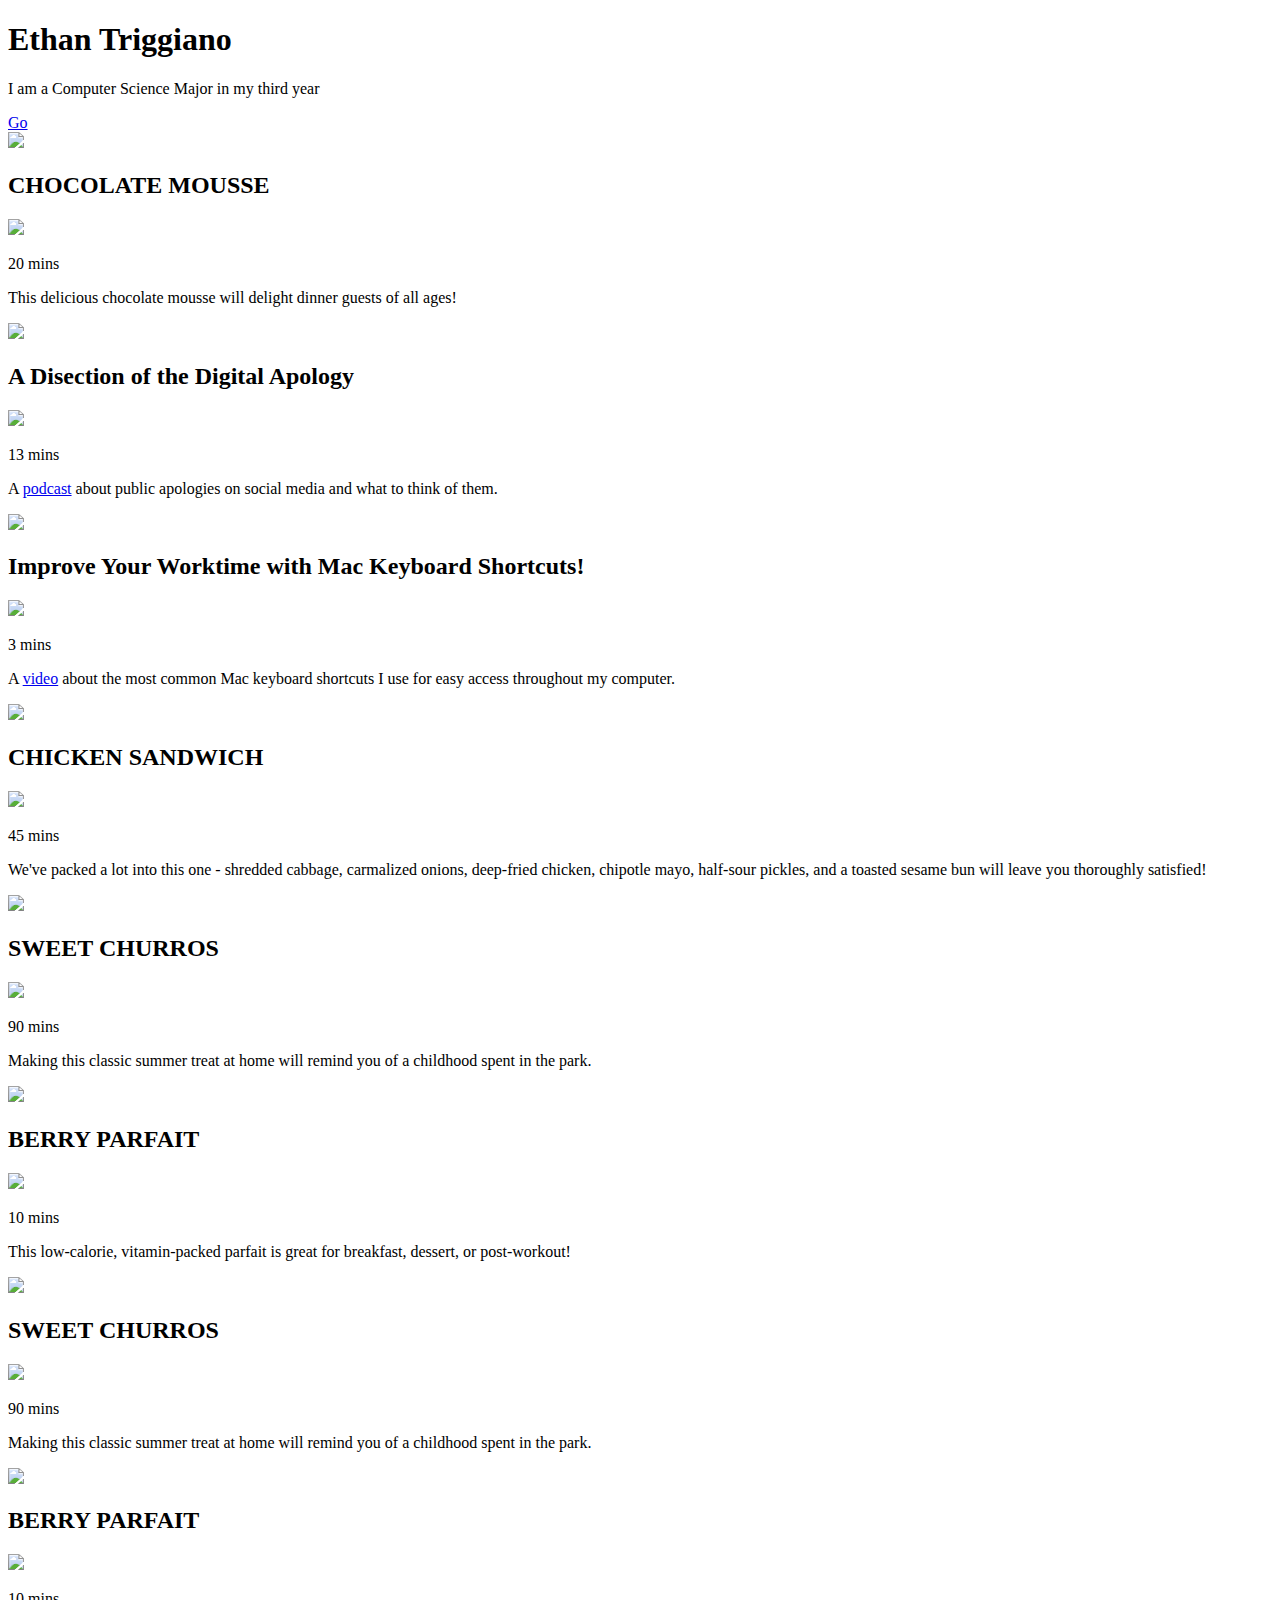
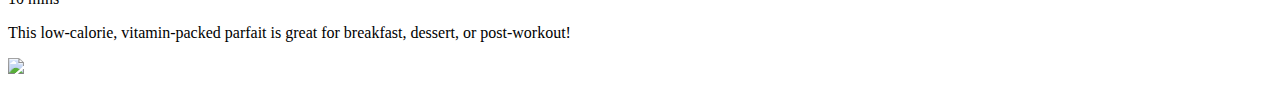
==== index.html @ 700668c4 "Podcast/video push" ====
<!DOCTYPE html>
<html>

  <head>
    <meta charset="utf-8">
    <title>Ethan T</title>
    <link rel="stylesheet" type="text/css" href="reset.css" />
    <link rel="preconnect" href="https://fonts.googleapis.com">
    <link rel="preconnect" href="https://fonts.gstatic.com" crossorigin>
    <link href="https://fonts.googleapis.com/css2?family=Lato&family=Playfair+Display:wght@500&display=swap" rel="stylesheet">
  </head>

  <body>

    <div class="container">

      <header>
        <div class="wrapper">
          <h1>Ethan Triggiano</h1>
          <p class="bio"> I am a Computer Science Major in my third year
          </p>
          <div class="buttonBox">
            <a class="myButton" href="#projects">Go</a>
          </div>
        </div>
      </header>

      <main id="projects">
        <div class="recipe a">
          <img src="https://content.codecademy.com/courses/learn-css-grid/lesson-ii/image-1.png" />
          <h2>CHOCOLATE MOUSSE</h2>
          <img src="https://content.codecademy.com/courses/learn-css-grid/lesson-ii/time.svg" class="time" />
          <p class="mins">20 mins</p>
          <p class="description">
            This delicious chocolate mousse will delight dinner guests of all ages!</p>
        </div>
        <div class="recipe b">
          <img src="https://cdn.pixabay.com/photo/2018/03/18/10/46/result-3236280_960_720.jpg" />
          <h2>A Disection of the Digital Apology</h2>
          <img src="https://content.codecademy.com/courses/learn-css-grid/lesson-ii/time.svg" class="time" />
          <p class="mins">13 mins</p>
          <p class="description">A <a href="https://soundcloud.com/david-moncada-9/a-dissection-of-the-digital-apology.com">podcast</a> about public apologies on social media and what to think of them.</p>
        </div>
        <div class="recipe c">
          <img src="https://cdn.pixabay.com/photo/2018/03/18/10/46/result-3236280_960_720.jpg" />
          <h2>Improve Your Worktime with Mac Keyboard Shortcuts!</h2>
          <img src="https://content.codecademy.com/courses/learn-css-grid/lesson-ii/time.svg" class="time" />
          <p class="mins">3 mins</p>
          <p class="description">A <a href="https://soundcloud.com/david-moncada-9/a-dissection-of-the-digital-apology.com">video</a> about the most common Mac keyboard shortcuts I use for easy access throughout my computer.</p>
        </div>
        <div class="recipe d">
          <img src="https://content.codecademy.com/courses/learn-css-grid/lesson-ii/image-4.png" />
          <h2>CHICKEN SANDWICH</h2>
          <img src="https://content.codecademy.com/courses/learn-css-grid/lesson-ii/time.svg" class="time" />
          <p class="mins">45 mins</p>
          <p class="description">
            We've packed a lot into this one - shredded cabbage, carmalized onions, deep-fried chicken, chipotle mayo, half-sour pickles, and a toasted sesame bun will leave you thoroughly satisfied!</p>
        </div>
        <div class="recipe e">
          <img src="https://content.codecademy.com/courses/learn-css-grid/lesson-ii/image-3.png" />
          <h2>SWEET CHURROS</h2>
          <img src="https://content.codecademy.com/courses/learn-css-grid/lesson-ii/time.svg" class="time" />
          <p class="mins">90 mins</p>
          <p class="description">
            Making this classic summer treat at home will remind you of a childhood spent in the park.</p>
        </div>
        <div class="recipe f">
          <img src="https://content.codecademy.com/courses/learn-css-grid/lesson-ii/image-6.png" />
          <h2>BERRY PARFAIT</h2>
          <img src="https://content.codecademy.com/courses/learn-css-grid/lesson-ii/time.svg" class="time" />
          <p class="mins">10 mins</p>
          <p class="description">
            This low-calorie, vitamin-packed parfait is great for breakfast, dessert, or post-workout!</p>
        </div>
        <div class="recipe e">
          <img src="https://content.codecademy.com/courses/learn-css-grid/lesson-ii/image-3.png" />
          <h2>SWEET CHURROS</h2>
          <img src="https://content.codecademy.com/courses/learn-css-grid/lesson-ii/time.svg" class="time" />
          <p class="mins">90 mins</p>
          <p class="description">
            Making this classic summer treat at home will remind you of a childhood spent in the park.</p>
        </div>
        <div class="recipe f">
          <img src="https://content.codecademy.com/courses/learn-css-grid/lesson-ii/image-6.png" />
          <h2>BERRY PARFAIT</h2>
          <img src="https://content.codecademy.com/courses/learn-css-grid/lesson-ii/time.svg" class="time" />
          <p class="mins">10 mins</p>
          <p class="description">
            This low-calorie, vitamin-packed parfait is great for breakfast, dessert, or post-workout!</p>
        </div>
      </main>

      <footer>
        <img src="https://content.codecademy.com/courses/learn-css-grid/lesson-ii/savory.svg" class="logo">
      </footer>

    </div>
  </body>

</html>
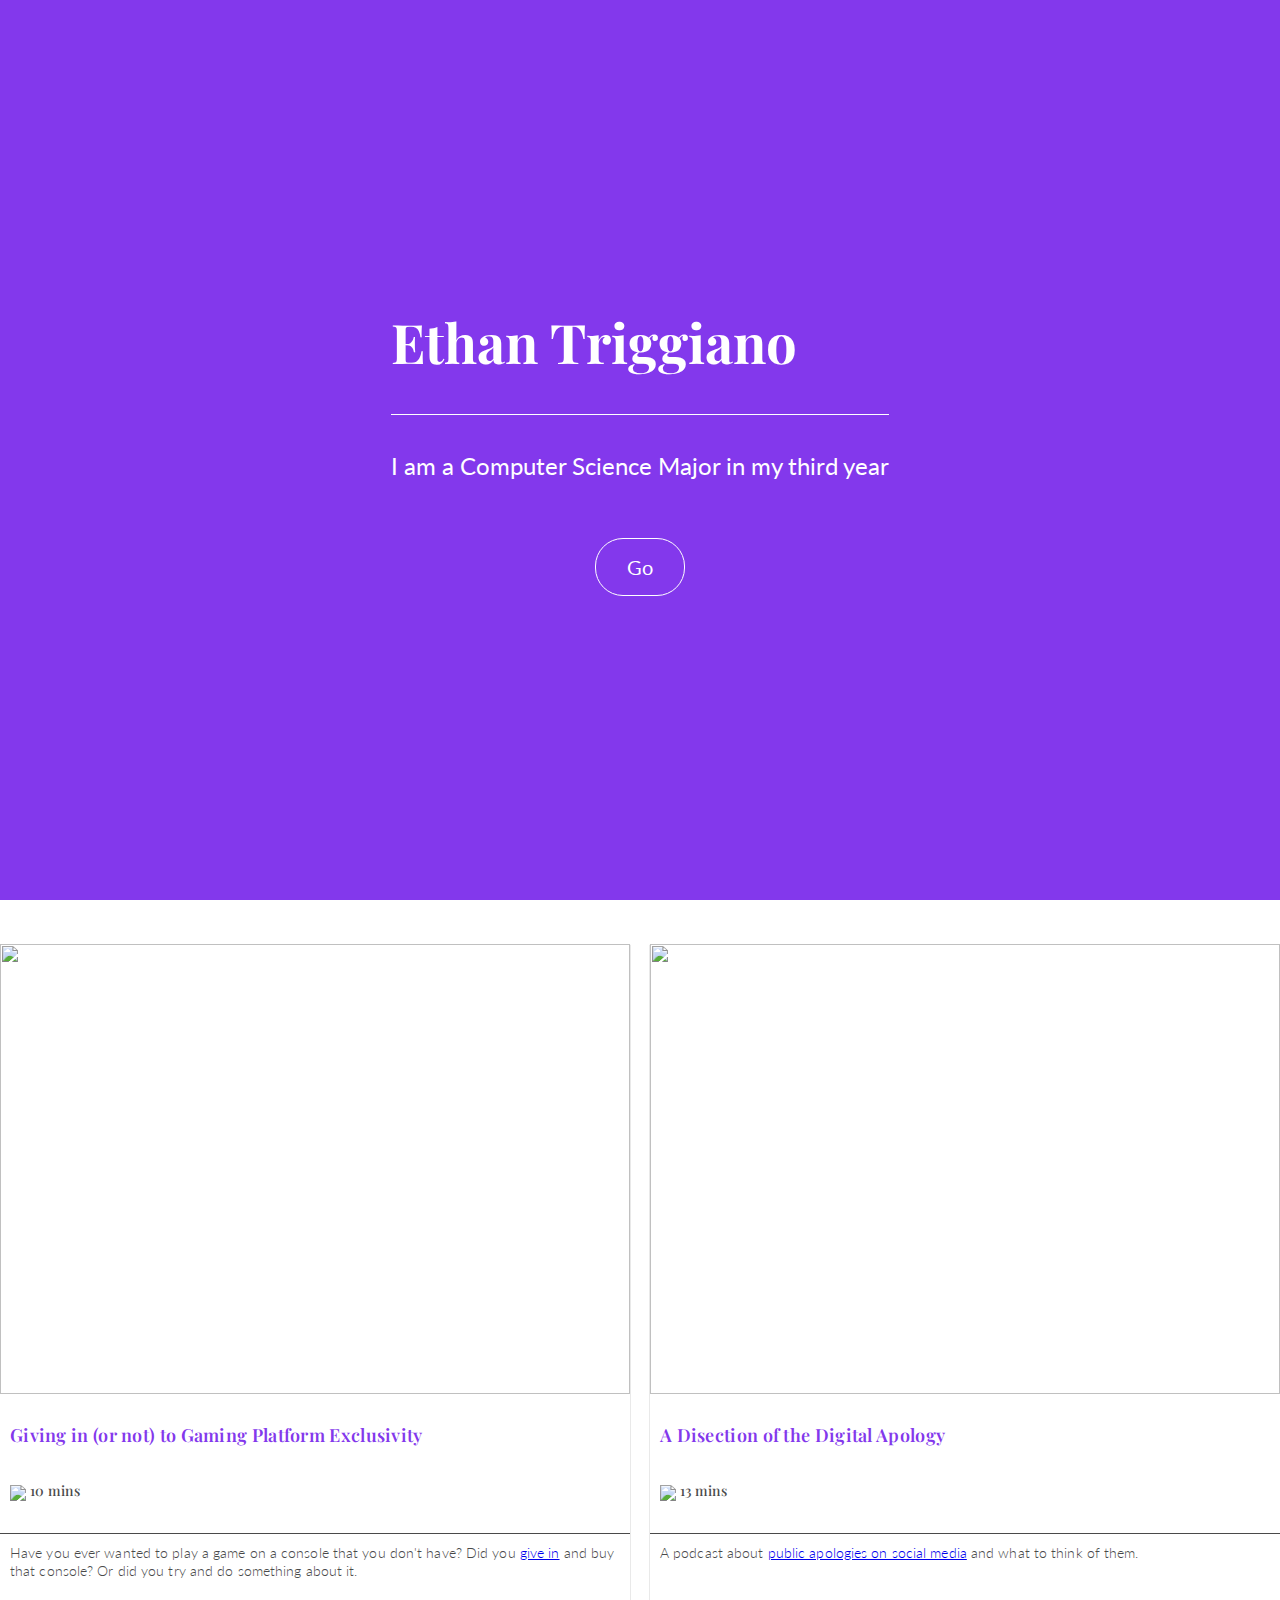
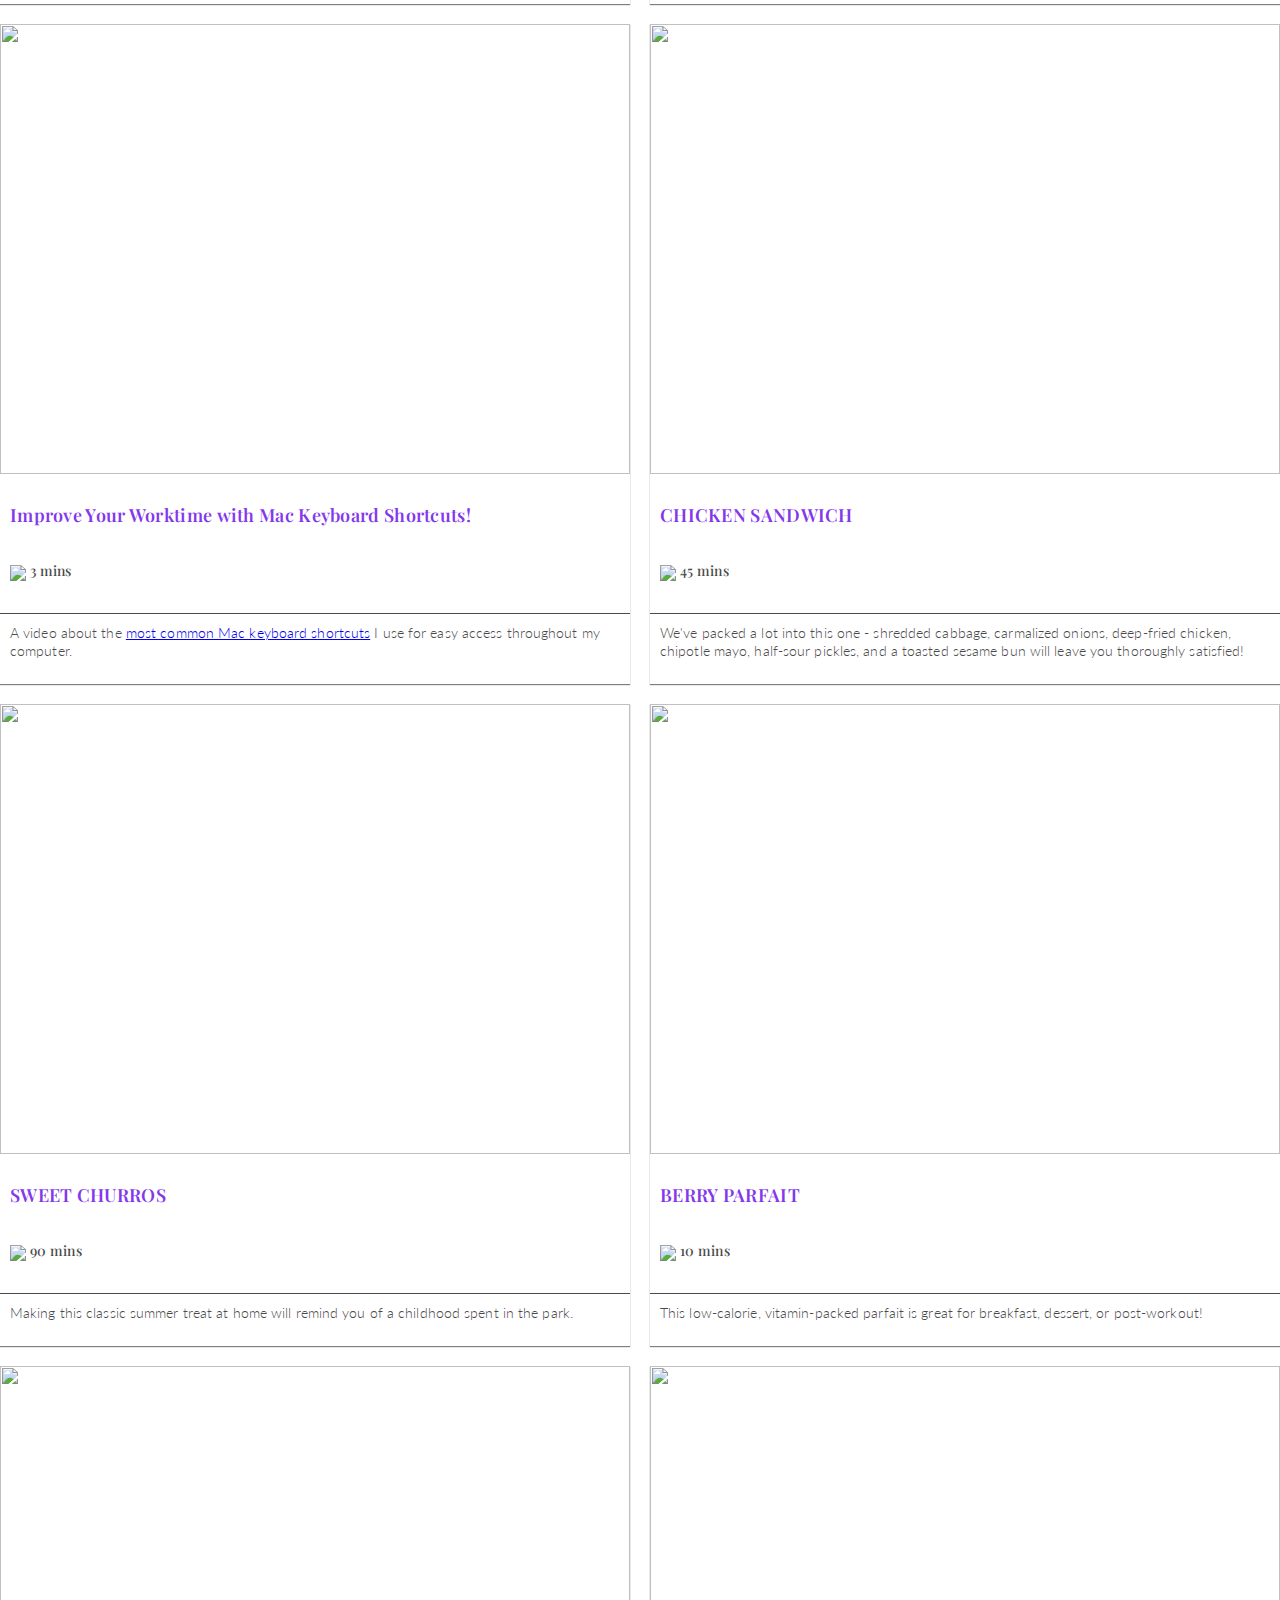
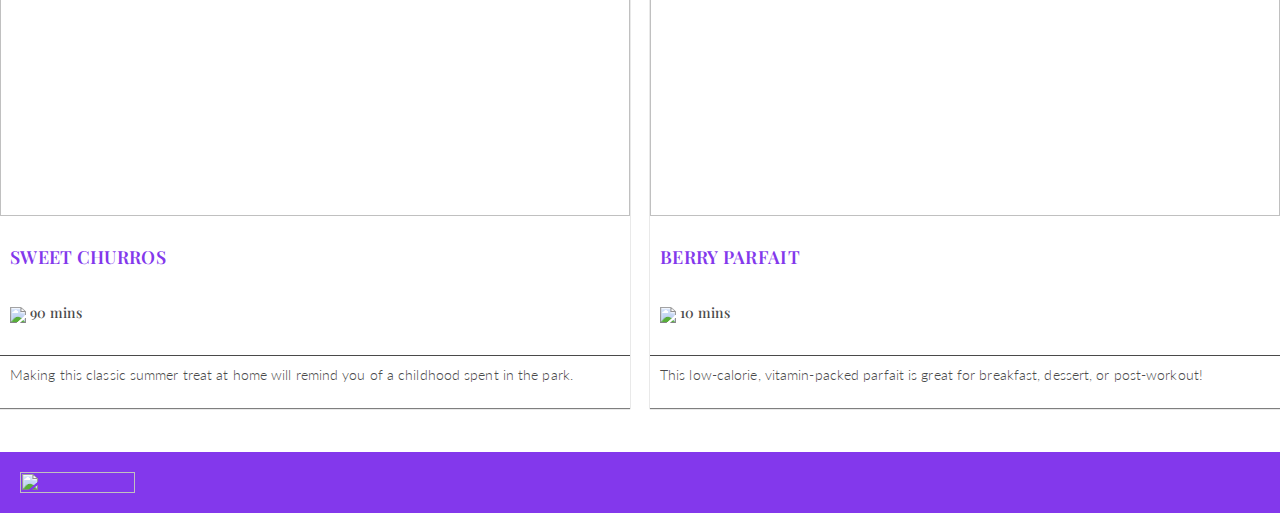
==== commit 74a1f330: "Color/Font push" ====
--- a/index.html
+++ b/index.html
@@ -3,8 +3,10 @@
 
   <head>
     <meta charset="utf-8">
+    <meta name="viewport" content="width=device-width, initial-scale=1.0, maximum-scale=1.0, user-scalable=no">
     <title>Ethan T</title>
     <link rel="stylesheet" type="text/css" href="reset.css" />
+    <link rel="stylesheet" type="text/css" href="css/style.css" />
     <link rel="preconnect" href="https://fonts.googleapis.com">
     <link rel="preconnect" href="https://fonts.gstatic.com" crossorigin>
     <link href="https://fonts.googleapis.com/css2?family=Lato&family=Playfair+Display:wght@500&display=swap" rel="stylesheet">
@@ -17,8 +19,7 @@
       <header>
         <div class="wrapper">
           <h1>Ethan Triggiano</h1>
-          <p class="bio"> I am a Computer Science Major in my third year
-          </p>
+          <p class="bio">I am a Computer Science Major in my third year</p>
           <div class="buttonBox">
             <a class="myButton" href="#projects">Go</a>
           </div>
@@ -28,25 +29,24 @@
       <main id="projects">
         <div class="recipe a">
           <img src="https://content.codecademy.com/courses/learn-css-grid/lesson-ii/image-1.png" />
-          <h2>CHOCOLATE MOUSSE</h2>
+          <h2>Giving in (or not) to Gaming Platform Exclusivity</h2>
           <img src="https://content.codecademy.com/courses/learn-css-grid/lesson-ii/time.svg" class="time" />
-          <p class="mins">20 mins</p>
-          <p class="description">
-            This delicious chocolate mousse will delight dinner guests of all ages!</p>
+          <p class="mins">10 mins</p>
+          <p class="description">Have you ever wanted to play a game on a console that you don't have? Did you <a href="https://medium.com/@ethantrig/giving-in-or-not-to-gaming-platform-exclusivity-e52a515ea50e">give in</a> and buy that console? Or did you try and do something about it.</p>
         </div>
         <div class="recipe b">
           <img src="https://cdn.pixabay.com/photo/2018/03/18/10/46/result-3236280_960_720.jpg" />
           <h2>A Disection of the Digital Apology</h2>
           <img src="https://content.codecademy.com/courses/learn-css-grid/lesson-ii/time.svg" class="time" />
           <p class="mins">13 mins</p>
-          <p class="description">A <a href="https://soundcloud.com/david-moncada-9/a-dissection-of-the-digital-apology.com">podcast</a> about public apologies on social media and what to think of them.</p>
+          <p class="description">A podcast about <a href="https://soundcloud.com/david-moncada-9/a-dissection-of-the-digital-apology.com">public apologies on social media</a> and what to think of them.</p>
         </div>
         <div class="recipe c">
           <img src="https://cdn.pixabay.com/photo/2018/03/18/10/46/result-3236280_960_720.jpg" />
           <h2>Improve Your Worktime with Mac Keyboard Shortcuts!</h2>
           <img src="https://content.codecademy.com/courses/learn-css-grid/lesson-ii/time.svg" class="time" />
           <p class="mins">3 mins</p>
-          <p class="description">A <a href="https://soundcloud.com/david-moncada-9/a-dissection-of-the-digital-apology.com">video</a> about the most common Mac keyboard shortcuts I use for easy access throughout my computer.</p>
+          <p class="description">A video about the <a href="https://soundcloud.com/david-moncada-9/a-dissection-of-the-digital-apology.com">most common Mac keyboard shortcuts</a> I use for easy access throughout my computer.</p>
         </div>
         <div class="recipe d">
           <img src="https://content.codecademy.com/courses/learn-css-grid/lesson-ii/image-4.png" />
--- a/css/style.css
+++ b/css/style.css
@@ -0,0 +1,166 @@
+/* Set the scroll behavior to smooth so that when you click the in the header, the screen scrolls down rather than jumps */
+html {
+  scroll-behavior: smooth;
+}
+
+/* Set the margin to 0 to make sure the page stretches all the way to the edge of the browser window. */
+body {
+  margin: 0;
+}
+
+header, footer {
+  background-color: #8338ec;
+  text-align: left;
+/*  min-width: 500px; */
+}
+
+header {
+  font-family: 'Lato', sans-serif;
+  color: #fff;
+  min-height: 100vh;
+  display: flex;
+}
+
+main {
+  display: grid;
+  grid-template-columns: repeat(auto-fill, minmax(40%, 1fr) ) ;
+  grid-gap: 20px;
+  margin-top: 44px;
+
+  justify-items: center;
+  justify-content: center;
+  align-items: stretch;
+  align-content: center;
+}
+
+h1 {
+  font-family: 'Playfair Display', serif;
+  font-size: calc(1em + 3vw);
+  padding-bottom: .67em;
+  border-bottom: 1px solid;
+  line-height: 1.3;
+}
+
+h2 {
+  font-family: 'Playfair Display', serif;
+  font-size: 18px;
+  font-weight: 600;
+  letter-spacing: 0.3px;
+  text-align: left;
+  color: #8338ec;
+  padding: 10px 0px 10px 10px;
+}
+
+img {
+  width: 100%;
+  height: 50vh;
+  object-fit: cover;
+}
+
+.wrapper {
+    max-width: 1150px;
+    margin: auto;
+    padding: 50px;
+    display: block;
+}
+
+.bio {
+  color: #ffffff;
+  font-size: 24px;
+  font-family: ''Lato', sans-serif';
+}
+
+.buttonBox {
+  display: flex;
+  justify-content: center;
+  align-content: center;
+}
+
+.myButton {
+  border-radius: 28px;
+  border: 1px solid #ffffff;
+  cursor: pointer;
+  color: #ffffff;
+  font-size: 20px;
+  padding: 16px 31px;
+  text-decoration: none;
+  margin: 1.69em auto;
+}
+
+.myButton:hover {
+    background-color:#e69708;
+}
+
+.myButton:active {
+    position:relative;
+    top:1px;
+}
+
+.recipe {
+  box-shadow: 0 1px 1px 0 rgba(0, 0, 0, 0.5);
+  width: 100%;
+}
+
+.a {
+
+}
+
+.c {
+
+}
+
+.time {
+  padding-left: 10px;
+  padding-top: 10px;
+  width: 20px;
+  height: auto;
+}
+
+.mins {
+  display: inline-block;
+  font-family: 'Playfair Display', serif;
+  font-size: 14px;
+  font-weight: 500;
+  letter-spacing: 0.3px;
+  text-align: left;
+  color: #4a4a4a;
+  position: relative;
+  bottom: 5px;
+}
+
+.description {
+  font-family: 'Lato', sans-serif;
+  font-size: 14px;
+  font-weight: 300;
+  line-height: 1.29;
+  letter-spacing: 0.1px;
+  text-align: left;
+  color: #4a4a4a;
+  padding: 10px 0px 10px 10px;
+  border-top: 1px solid #4a4a4a;
+}
+
+.logo {
+  width: 115px;
+  height: 21.1px;
+  object-fit: contain;
+  padding: 20px;
+}
+
+.container {
+/*  min-width: 500px; */
+  margin: auto;
+}
+
+footer {
+  margin-top: 44px;
+}
+
+@media all and (max-width:700px) {
+  main {
+    grid-template-columns: 1fr;
+  }
+  .description {
+    font-size: 18px;
+  }
+}
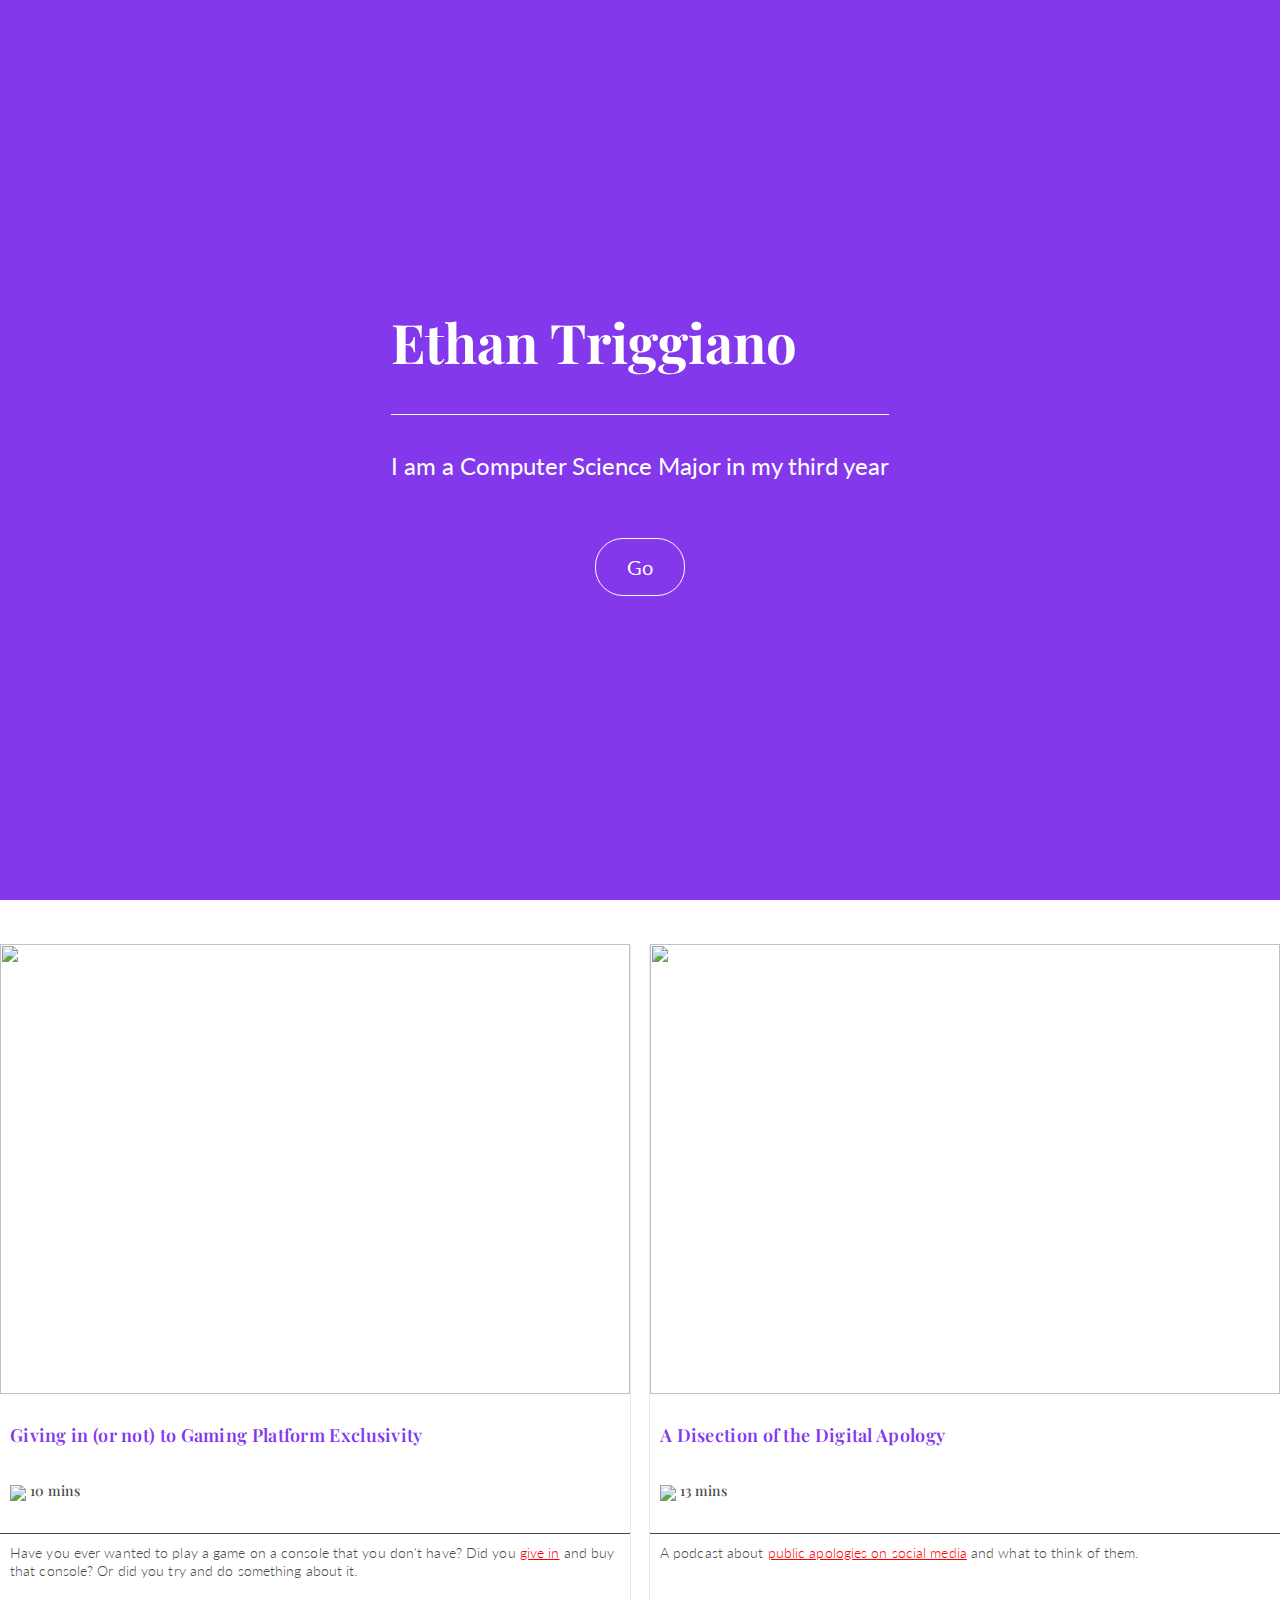
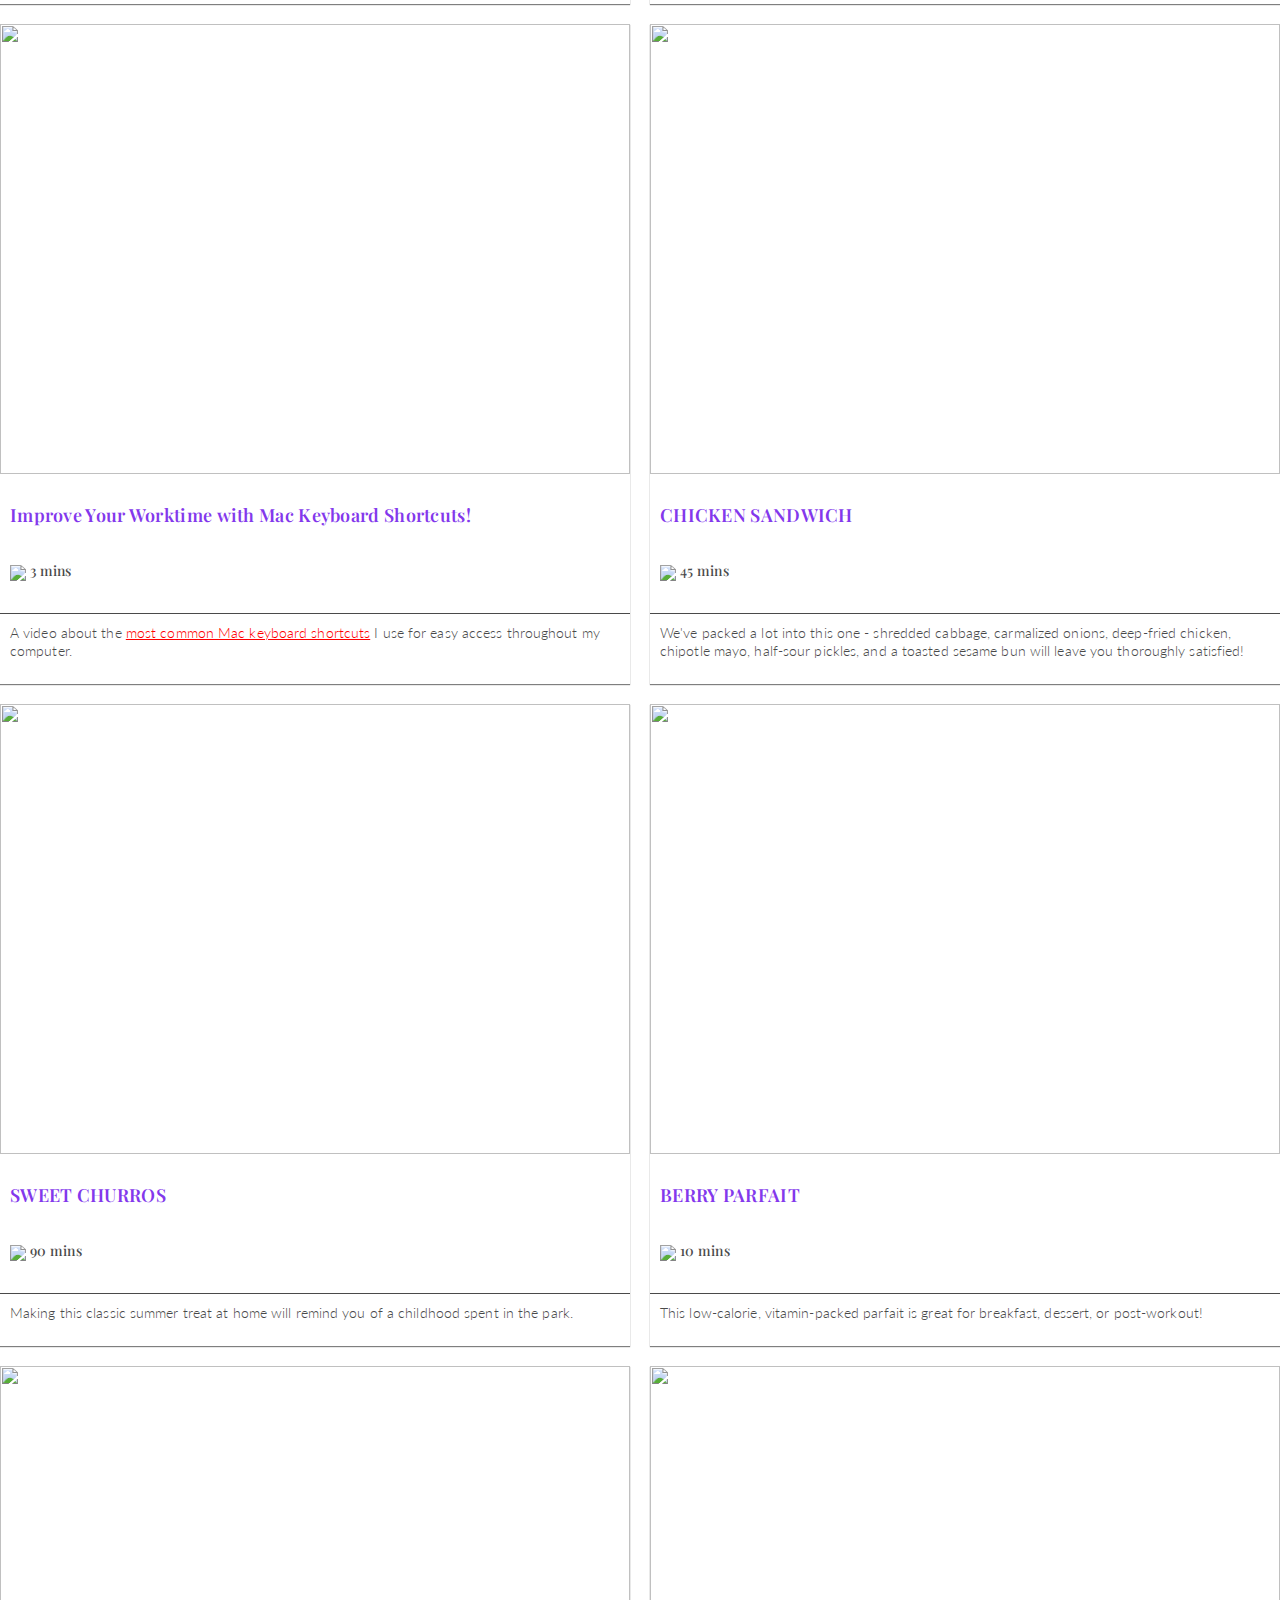
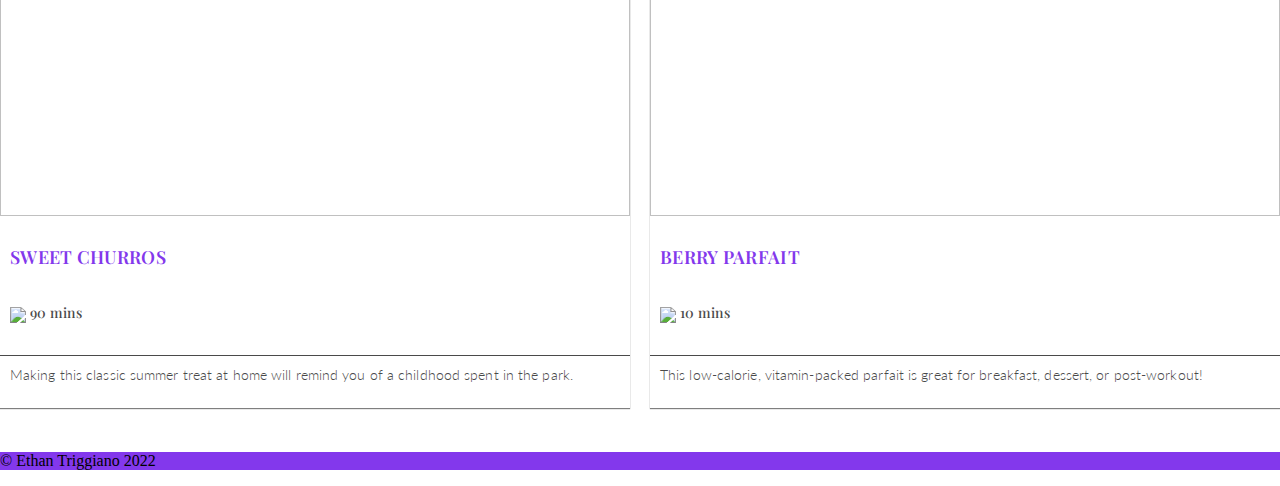
==== commit 4aa9b98e: "Font/Color Cleanup (+ footer start)" ====
--- a/index.html
+++ b/index.html
@@ -91,7 +91,9 @@
       </main>
 
       <footer>
-        <img src="https://content.codecademy.com/courses/learn-css-grid/lesson-ii/savory.svg" class="logo">
+        <div>
+          <p class="copyright">© Ethan Triggiano 2022</p>
+        </div>
       </footer>
 
     </div>
--- a/css/style.css
+++ b/css/style.css
@@ -88,7 +88,7 @@
 }
 
 .myButton:hover {
-    background-color:#e69708;
+    background-color: rgba(0, 0, 0, 0.25);
 }
 
 .myButton:active {
@@ -103,6 +103,10 @@
 
 .a {
 
+}
+
+a {
+  color: rgba(255, 0, 0, 1);
 }
 
 .c {
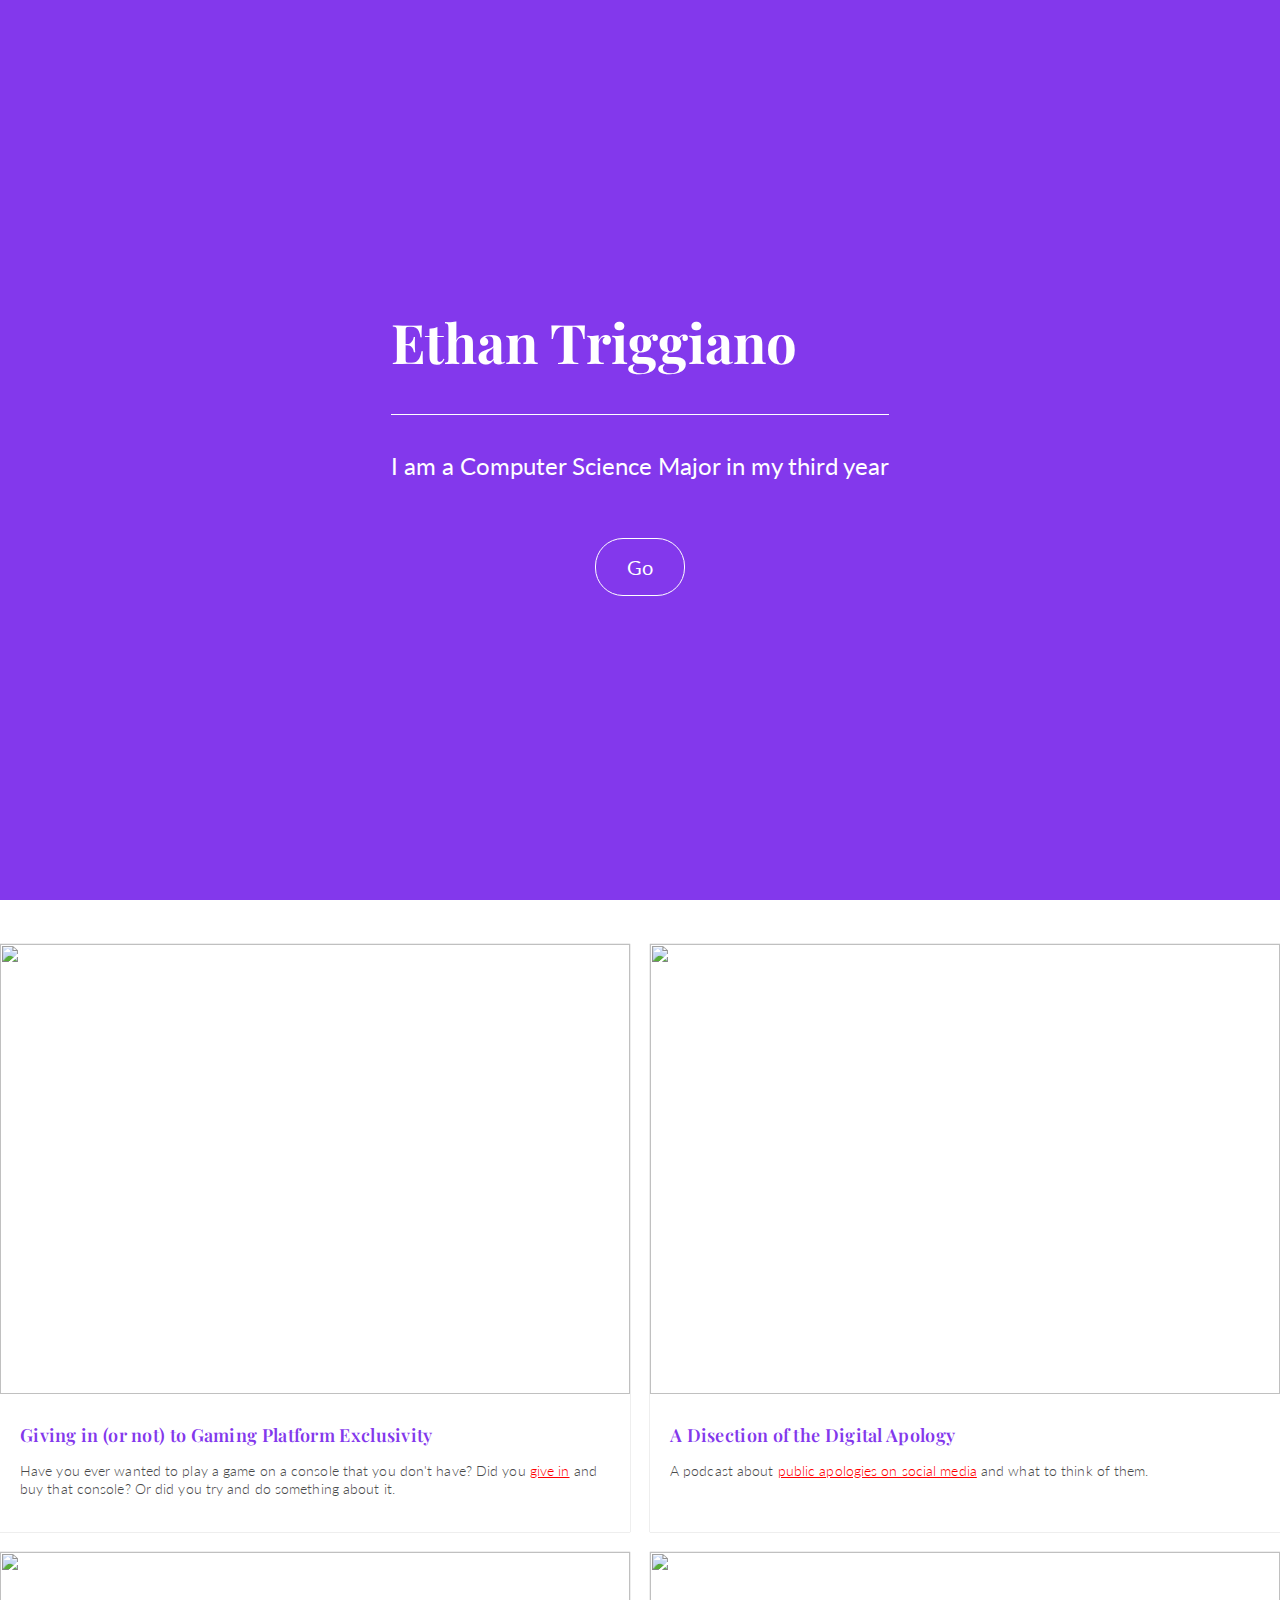
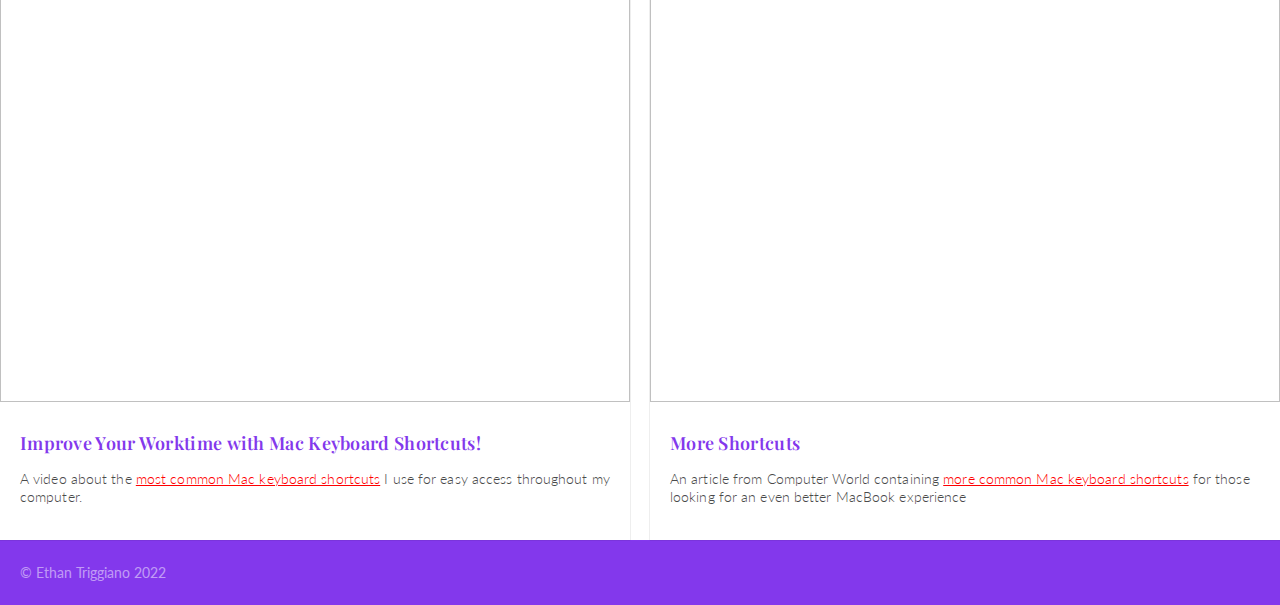
==== commit 38e90e05: "Push with all links" ====
--- a/index.html
+++ b/index.html
@@ -5,7 +5,6 @@
     <meta charset="utf-8">
     <meta name="viewport" content="width=device-width, initial-scale=1.0, maximum-scale=1.0, user-scalable=no">
     <title>Ethan T</title>
-    <link rel="stylesheet" type="text/css" href="reset.css" />
     <link rel="stylesheet" type="text/css" href="css/style.css" />
     <link rel="preconnect" href="https://fonts.googleapis.com">
     <link rel="preconnect" href="https://fonts.gstatic.com" crossorigin>
@@ -27,66 +26,25 @@
       </header>
 
       <main id="projects">
-        <div class="recipe a">
-          <img src="https://content.codecademy.com/courses/learn-css-grid/lesson-ii/image-1.png" />
+        <div class="project">
+          <img src="https://media.npr.org/assets/img/2020/11/12/consoles-1_wide-29abcdf4c088f7c18460870dc8b2e2c8e8625d77-s1100-c50.jpg"/>
           <h2>Giving in (or not) to Gaming Platform Exclusivity</h2>
-          <img src="https://content.codecademy.com/courses/learn-css-grid/lesson-ii/time.svg" class="time" />
-          <p class="mins">10 mins</p>
           <p class="description">Have you ever wanted to play a game on a console that you don't have? Did you <a href="https://medium.com/@ethantrig/giving-in-or-not-to-gaming-platform-exclusivity-e52a515ea50e">give in</a> and buy that console? Or did you try and do something about it.</p>
         </div>
-        <div class="recipe b">
+        <div class="project">
           <img src="https://cdn.pixabay.com/photo/2018/03/18/10/46/result-3236280_960_720.jpg" />
           <h2>A Disection of the Digital Apology</h2>
-          <img src="https://content.codecademy.com/courses/learn-css-grid/lesson-ii/time.svg" class="time" />
-          <p class="mins">13 mins</p>
-          <p class="description">A podcast about <a href="https://soundcloud.com/david-moncada-9/a-dissection-of-the-digital-apology.com">public apologies on social media</a> and what to think of them.</p>
+          <p class="description">A podcast about <a href="https://soundcloud.com/david-moncada-9/a-dissection-of-the-digital-apology">public apologies on social media</a> and what to think of them.</p>
         </div>
-        <div class="recipe c">
-          <img src="https://cdn.pixabay.com/photo/2018/03/18/10/46/result-3236280_960_720.jpg" />
+        <div class="project">
+          <img src="https://cdn.thewirecutter.com/wp-content/media/2020/12/macbook-2048px-9-2x1-1.jpg?auto=webp&quality=75&crop=2:1&width=1024" />
           <h2>Improve Your Worktime with Mac Keyboard Shortcuts!</h2>
-          <img src="https://content.codecademy.com/courses/learn-css-grid/lesson-ii/time.svg" class="time" />
-          <p class="mins">3 mins</p>
-          <p class="description">A video about the <a href="https://soundcloud.com/david-moncada-9/a-dissection-of-the-digital-apology.com">most common Mac keyboard shortcuts</a> I use for easy access throughout my computer.</p>
+          <p class="description">A video about the <a href="https://www.youtube.com/watch?v=PMxsb8eODzA">most common Mac keyboard shortcuts</a> I use for easy access throughout my computer.</p>
         </div>
-        <div class="recipe d">
-          <img src="https://content.codecademy.com/courses/learn-css-grid/lesson-ii/image-4.png" />
-          <h2>CHICKEN SANDWICH</h2>
-          <img src="https://content.codecademy.com/courses/learn-css-grid/lesson-ii/time.svg" class="time" />
-          <p class="mins">45 mins</p>
-          <p class="description">
-            We've packed a lot into this one - shredded cabbage, carmalized onions, deep-fried chicken, chipotle mayo, half-sour pickles, and a toasted sesame bun will leave you thoroughly satisfied!</p>
-        </div>
-        <div class="recipe e">
-          <img src="https://content.codecademy.com/courses/learn-css-grid/lesson-ii/image-3.png" />
-          <h2>SWEET CHURROS</h2>
-          <img src="https://content.codecademy.com/courses/learn-css-grid/lesson-ii/time.svg" class="time" />
-          <p class="mins">90 mins</p>
-          <p class="description">
-            Making this classic summer treat at home will remind you of a childhood spent in the park.</p>
-        </div>
-        <div class="recipe f">
-          <img src="https://content.codecademy.com/courses/learn-css-grid/lesson-ii/image-6.png" />
-          <h2>BERRY PARFAIT</h2>
-          <img src="https://content.codecademy.com/courses/learn-css-grid/lesson-ii/time.svg" class="time" />
-          <p class="mins">10 mins</p>
-          <p class="description">
-            This low-calorie, vitamin-packed parfait is great for breakfast, dessert, or post-workout!</p>
-        </div>
-        <div class="recipe e">
-          <img src="https://content.codecademy.com/courses/learn-css-grid/lesson-ii/image-3.png" />
-          <h2>SWEET CHURROS</h2>
-          <img src="https://content.codecademy.com/courses/learn-css-grid/lesson-ii/time.svg" class="time" />
-          <p class="mins">90 mins</p>
-          <p class="description">
-            Making this classic summer treat at home will remind you of a childhood spent in the park.</p>
-        </div>
-        <div class="recipe f">
-          <img src="https://content.codecademy.com/courses/learn-css-grid/lesson-ii/image-6.png" />
-          <h2>BERRY PARFAIT</h2>
-          <img src="https://content.codecademy.com/courses/learn-css-grid/lesson-ii/time.svg" class="time" />
-          <p class="mins">10 mins</p>
-          <p class="description">
-            This low-calorie, vitamin-packed parfait is great for breakfast, dessert, or post-workout!</p>
+        <div class="project">
+          <img src="https://images.idgesg.net/images/article/2019/02/macbook-pro-touch-bar-with-function-keys-100788787-large.jpg?auto=webp&quality=85,70" />
+          <h2>More Shortcuts</h2>
+          <p class="description">An article from Computer World containing <a href="https://www.computerworld.com/article/3023544/30-keyboard-shortcuts-mac-users-need-to-know.html">more common Mac keyboard shortcuts</a> for those looking for an even better MacBook experience</p>
         </div>
       </main>
 
--- a/css/style.css
+++ b/css/style.css
@@ -48,7 +48,7 @@
   letter-spacing: 0.3px;
   text-align: left;
   color: #8338ec;
-  padding: 10px 0px 10px 10px;
+  padding: 10px 20px 0 20px;
 }
 
 img {
@@ -96,8 +96,8 @@
     top:1px;
 }
 
-.recipe {
-  box-shadow: 0 1px 1px 0 rgba(0, 0, 0, 0.5);
+.project {
+  box-shadow: 0 0px 1px 0 rgb(0 0 0 / 40%);
   width: 100%;
 }
 
@@ -140,15 +140,7 @@
   letter-spacing: 0.1px;
   text-align: left;
   color: #4a4a4a;
-  padding: 10px 0px 10px 10px;
-  border-top: 1px solid #4a4a4a;
-}
-
-.logo {
-  width: 115px;
-  height: 21.1px;
-  object-fit: contain;
-  padding: 20px;
+  padding: 0 20px 20px 20px;
 }
 
 .container {
@@ -156,8 +148,14 @@
   margin: auto;
 }
 
-footer {
-  margin-top: 44px;
+footer div {
+  height: 100%;
+  font-family: 'Lato', sans-serif;
+  font-size: 14px;
+  display: flex;
+  align-content: center;
+  padding: 10px 20px;
+  color: rgba(255, 255, 255, 0.5);
 }
 
 @media all and (max-width:700px) {
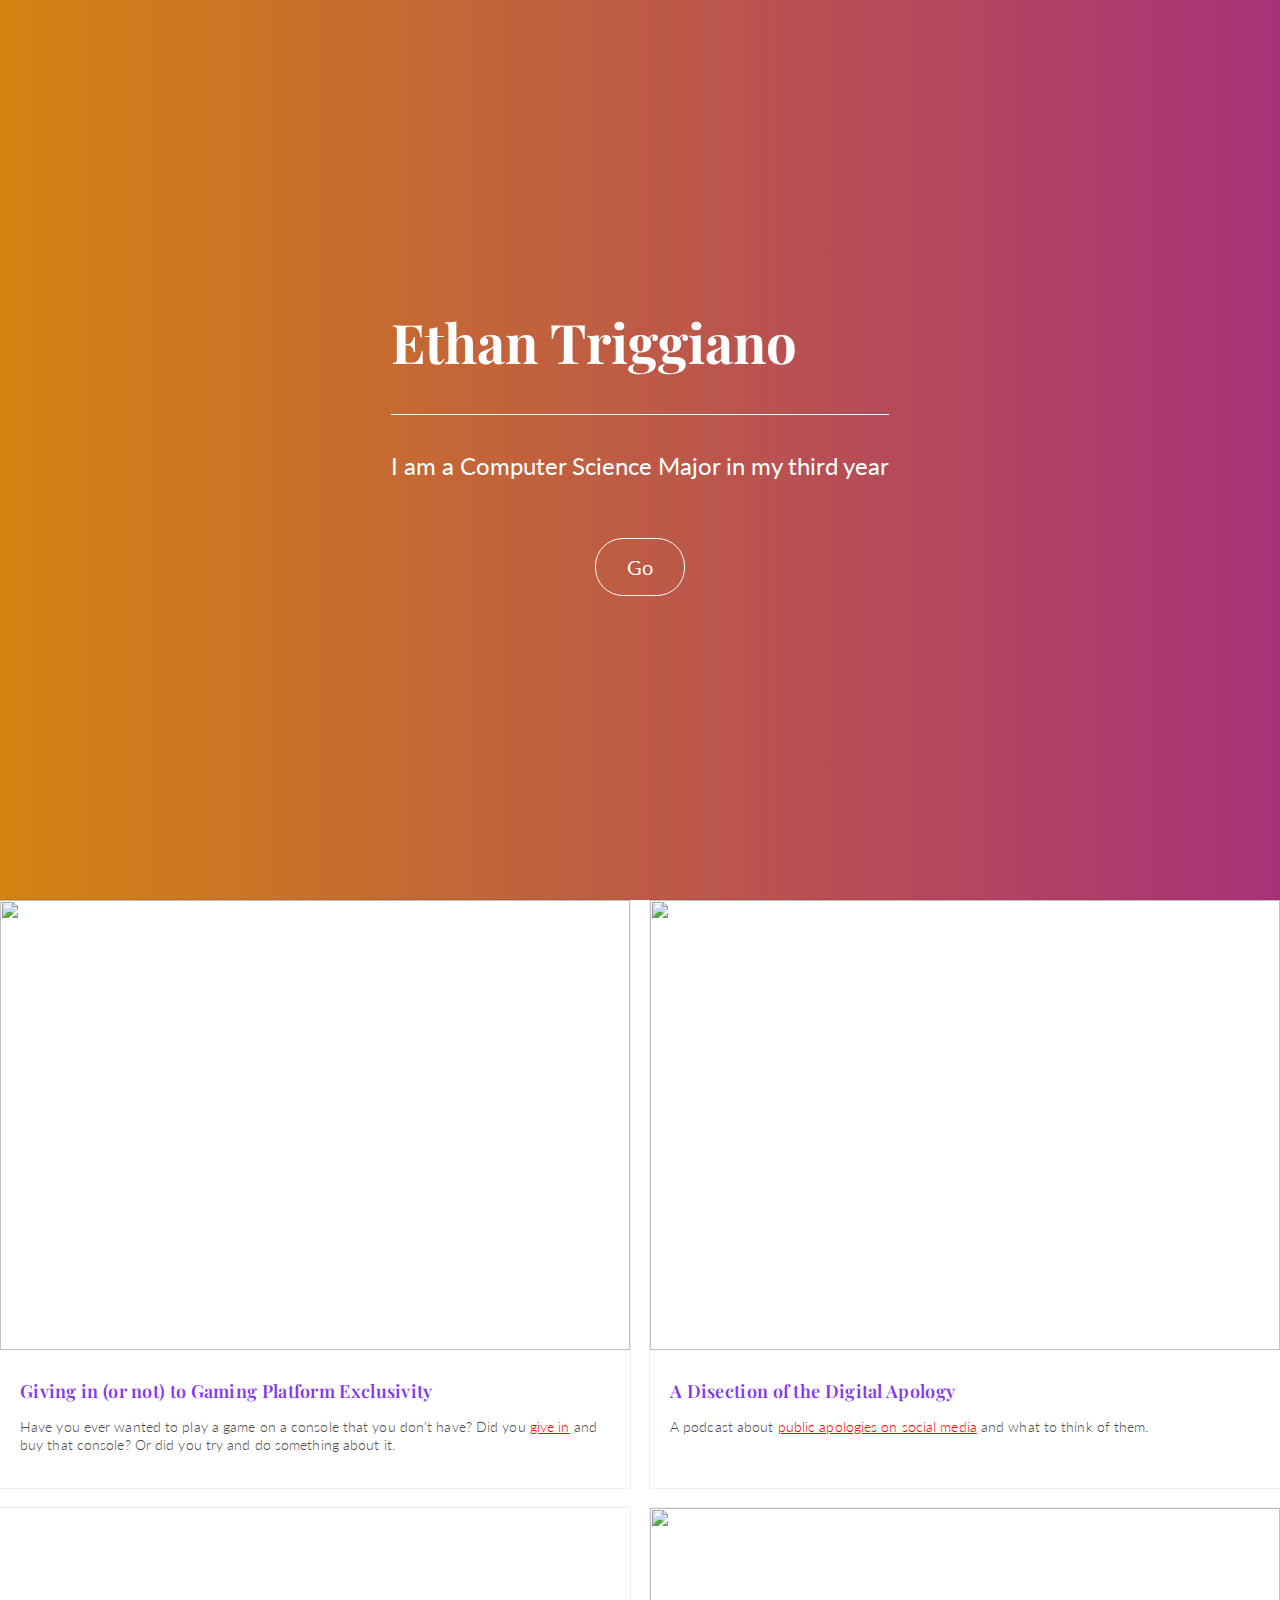
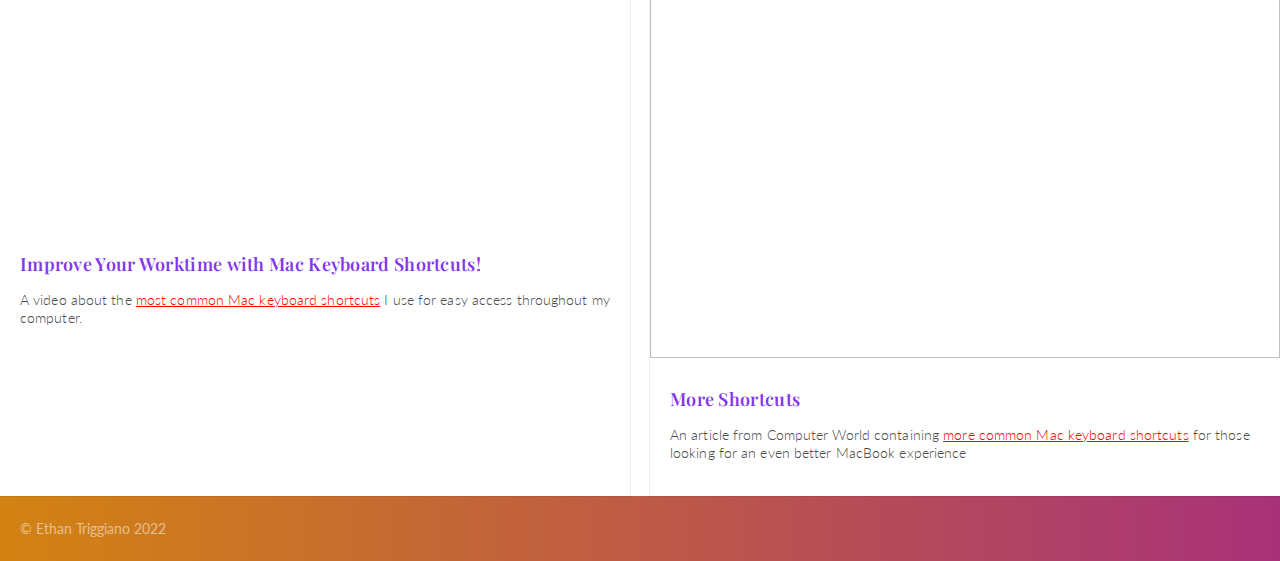
==== commit 62aacbe6: "Extra Credit Push #1" ====
--- a/index.html
+++ b/index.html
@@ -32,12 +32,12 @@
           <p class="description">Have you ever wanted to play a game on a console that you don't have? Did you <a href="https://medium.com/@ethantrig/giving-in-or-not-to-gaming-platform-exclusivity-e52a515ea50e">give in</a> and buy that console? Or did you try and do something about it.</p>
         </div>
         <div class="project">
-          <img src="https://cdn.pixabay.com/photo/2018/03/18/10/46/result-3236280_960_720.jpg" />
+          <img src="https://cdn.pixabay.com/photo/2018/03/18/10/46/result-3236280_960_720.jpg"/>
           <h2>A Disection of the Digital Apology</h2>
           <p class="description">A podcast about <a href="https://soundcloud.com/david-moncada-9/a-dissection-of-the-digital-apology">public apologies on social media</a> and what to think of them.</p>
         </div>
         <div class="project">
-          <img src="https://cdn.thewirecutter.com/wp-content/media/2020/12/macbook-2048px-9-2x1-1.jpg?auto=webp&quality=75&crop=2:1&width=1024" />
+          <iframe width='100%' height="315" src="https://www.youtube.com/embed/PMxsb8eODzA" title="YouTube video player" frameborder="0" allow="accelerometer; autoplay; clipboard-write; encrypted-media; gyroscope; picture-in-picture" allowfullscreen></iframe>
           <h2>Improve Your Worktime with Mac Keyboard Shortcuts!</h2>
           <p class="description">A video about the <a href="https://www.youtube.com/watch?v=PMxsb8eODzA">most common Mac keyboard shortcuts</a> I use for easy access throughout my computer.</p>
         </div>
--- a/css/style.css
+++ b/css/style.css
@@ -9,9 +9,10 @@
 }
 
 header, footer {
-  background-color: #8338ec;
+  background: #d38312;
+  background: -webkit-linear-gradient(to right, #d38312, #a83279);
+  background: linear-gradient(to right, #d38312, #a83279);
   text-align: left;
-/*  min-width: 500px; */
 }
 
 header {
@@ -25,8 +26,7 @@
   display: grid;
   grid-template-columns: repeat(auto-fill, minmax(40%, 1fr) ) ;
   grid-gap: 20px;
-  margin-top: 44px;
-
+  margin: 44px 40px
   justify-items: center;
   justify-content: center;
   align-items: stretch;
@@ -161,8 +161,12 @@
 @media all and (max-width:700px) {
   main {
     grid-template-columns: 1fr;
+    margin: 44px auto;
   }
   .description {
     font-size: 18px;
   }
+  img {
+    height: 25vh;
+  }
 }
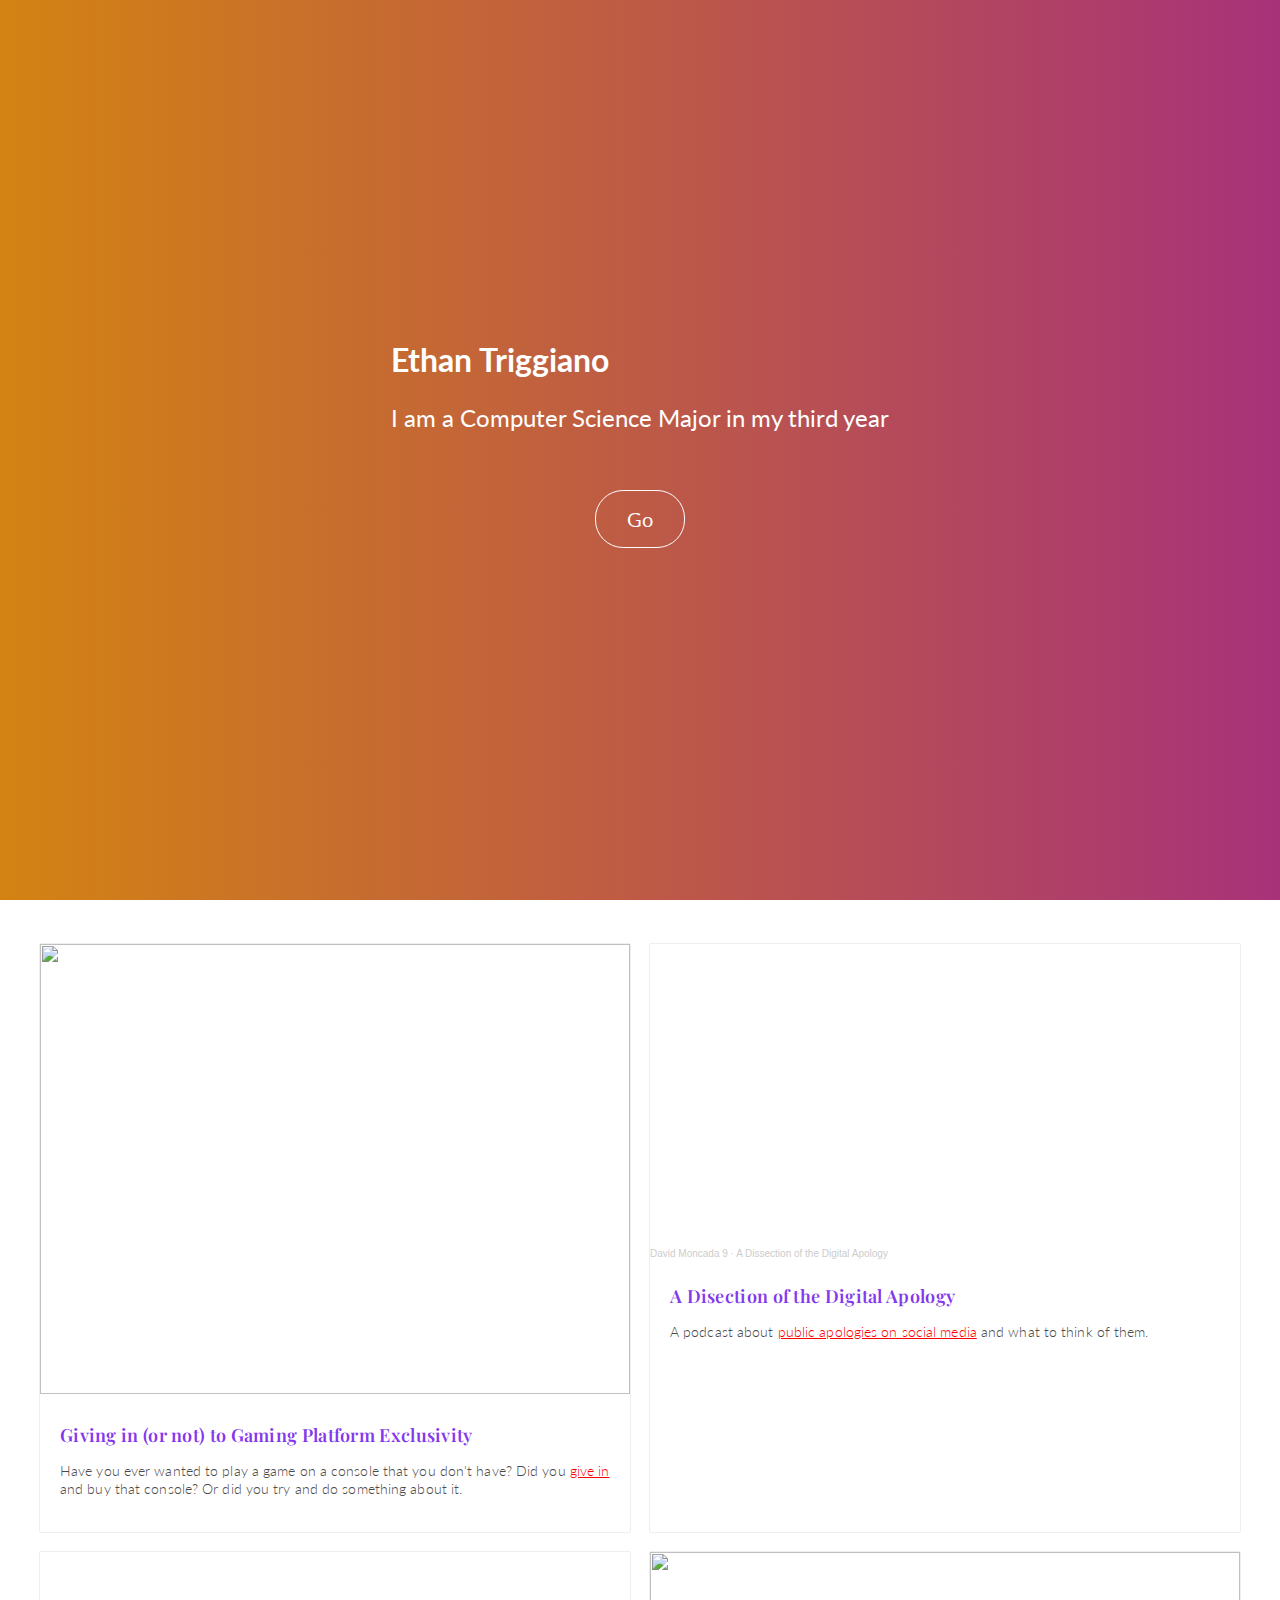
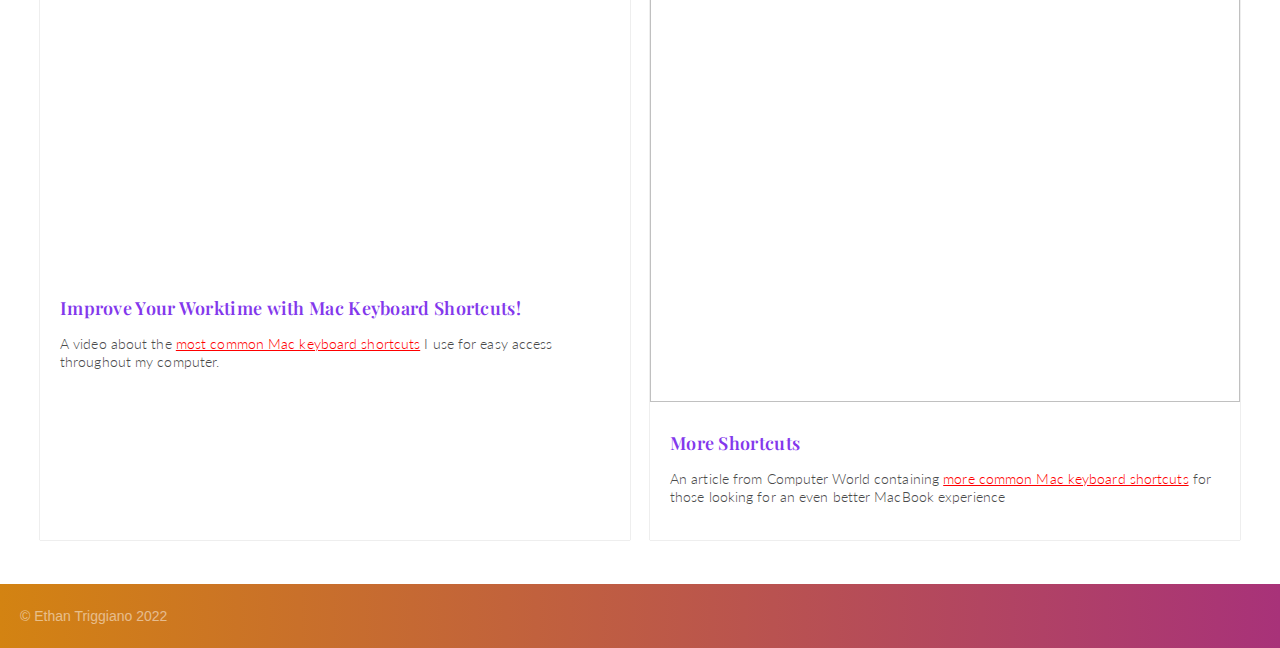
==== commit a7eb0b57: "Final EC Push" ====
--- a/index.html
+++ b/index.html
@@ -9,6 +9,7 @@
     <link rel="preconnect" href="https://fonts.googleapis.com">
     <link rel="preconnect" href="https://fonts.gstatic.com" crossorigin>
     <link href="https://fonts.googleapis.com/css2?family=Lato&family=Playfair+Display:wght@500&display=swap" rel="stylesheet">
+    <link rel="stylesheet" href="https://cdnjs.cloudflare.com/ajax/libs/font-awesome/6.2.1/css/all.min.css" integrity="sha512-MV7K8+y+gLIBoVD59lQIYicR65iaqukzvf/nwasF0nqhPay5w/9lJmVM2hMDcnK1OnMGCdVK+iQrJ7lzPJQd1w==" crossorigin="anonymous" referrerpolicy="no-referrer" />
   </head>
 
   <body>
@@ -32,7 +33,7 @@
           <p class="description">Have you ever wanted to play a game on a console that you don't have? Did you <a href="https://medium.com/@ethantrig/giving-in-or-not-to-gaming-platform-exclusivity-e52a515ea50e">give in</a> and buy that console? Or did you try and do something about it.</p>
         </div>
         <div class="project">
-          <img src="https://cdn.pixabay.com/photo/2018/03/18/10/46/result-3236280_960_720.jpg"/>
+          <iframe width="100%" height="300" scrolling="no" frameborder="no" allow="autoplay" src="https://w.soundcloud.com/player/?url=https%3A//api.soundcloud.com/tracks/1378509403&color=%23ff5500&auto_play=false&hide_related=false&show_comments=true&show_user=true&show_reposts=false&show_teaser=true&visual=true"></iframe><div style="font-size: 10px; color: #cccccc;line-break: anywhere;word-break: normal;overflow: hidden;white-space: nowrap;text-overflow: ellipsis; font-family: Interstate,Lucida Grande,Lucida Sans Unicode,Lucida Sans,Garuda,Verdana,Tahoma,sans-serif;font-weight: 100;"><a href="https://soundcloud.com/david-moncada-9" title="David Moncada 9" target="_blank" style="color: #cccccc; text-decoration: none;">David Moncada 9</a> · <a href="https://soundcloud.com/david-moncada-9/a-dissection-of-the-digital-apology" title="A Dissection of the Digital Apology" target="_blank" style="color: #cccccc; text-decoration: none;">A Dissection of the Digital Apology</a></div>
           <h2>A Disection of the Digital Apology</h2>
           <p class="description">A podcast about <a href="https://soundcloud.com/david-moncada-9/a-dissection-of-the-digital-apology">public apologies on social media</a> and what to think of them.</p>
         </div>
@@ -51,6 +52,11 @@
       <footer>
         <div>
           <p class="copyright">© Ethan Triggiano 2022</p>
+            <ul class="icons">
+              <li><a href="https://twitter.com/VTenglish/" target="_blank"><i class="fab fa-twitter"></a></i></li>
+              <li><a href="https://www.instagram.com/vt.english/" target="_blank"><i class="fab fa-instagram"></i></a></li>
+              <li><a href="https://www.facebook.com/EnglishAtVT/" target="_blank"><i class="fab fa-facebook-f"></i></a></li>
+          </ul>
         </div>
       </footer>
 
--- a/css/style.css
+++ b/css/style.css
@@ -24,13 +24,14 @@
 
 main {
   display: grid;
-  grid-template-columns: repeat(auto-fill, minmax(40%, 1fr) ) ;
+  grid-template-columns: repeat(auto-fill, minmax(40%, 1fr));
   grid-gap: 20px;
-  margin: 44px 40px
+  margin: 44px 40px;
   justify-items: center;
   justify-content: center;
   align-items: stretch;
   align-content: center;
+}
 }
 
 h1 {
@@ -150,12 +151,31 @@
 
 footer div {
   height: 100%;
-  font-family: 'Lato', sans-serif;
+  font-family: 'Raleway', sans-serif;
   font-size: 14px;
   display: flex;
   align-content: center;
+  justify-content: space-between;
   padding: 10px 20px;
-  color: rgba(255, 255, 255, 0.5);
+  color: rgb(255, 255, 255, 0.5);
+}
+
+.copyright {
+  margin: auto 0;
+}
+
+.icons {
+  list-style-type: none;
+  display: inline-flex;
+}
+
+.icons a {
+  margin: 0 8px;
+  color: rgb(255, 255, 255, 0.5);
+}
+
+.icons a:hover {
+  color: rgb(255, 255, 255, 0.8);
 }
 
 @media all and (max-width:700px) {
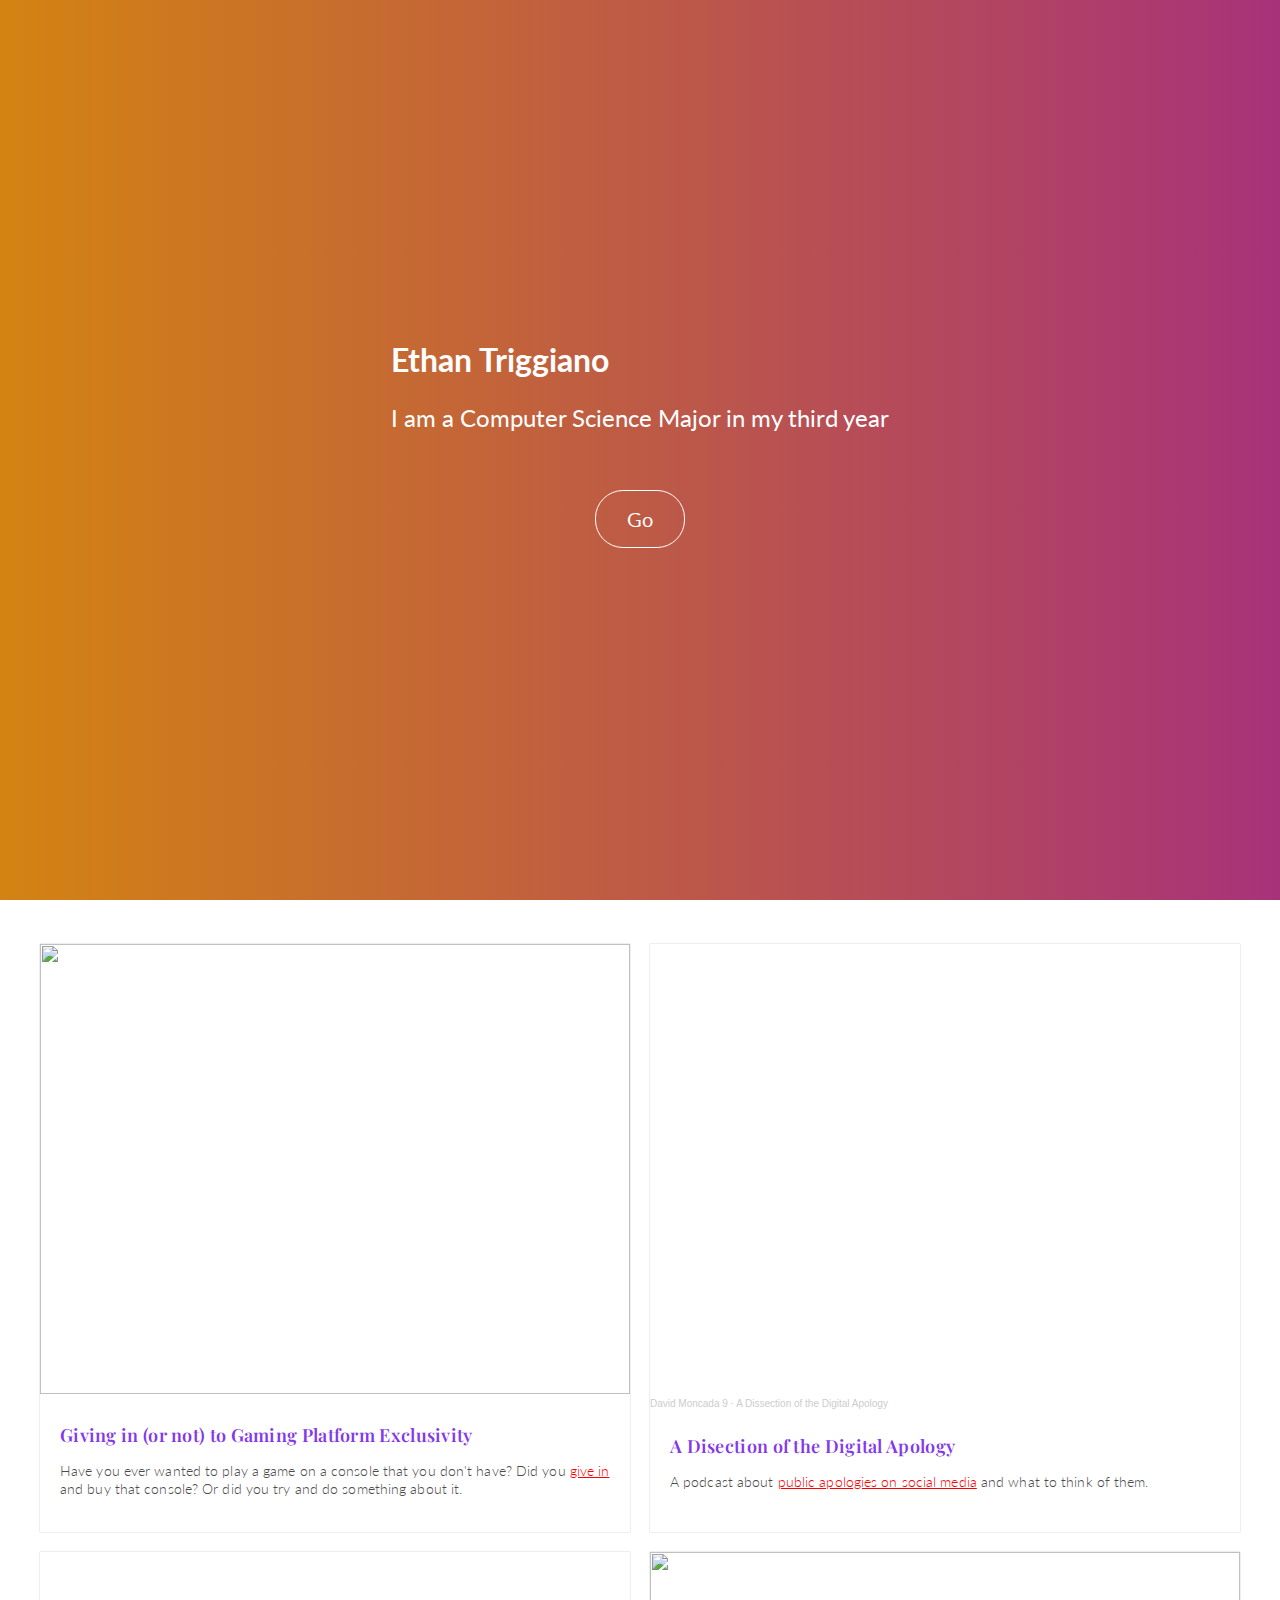
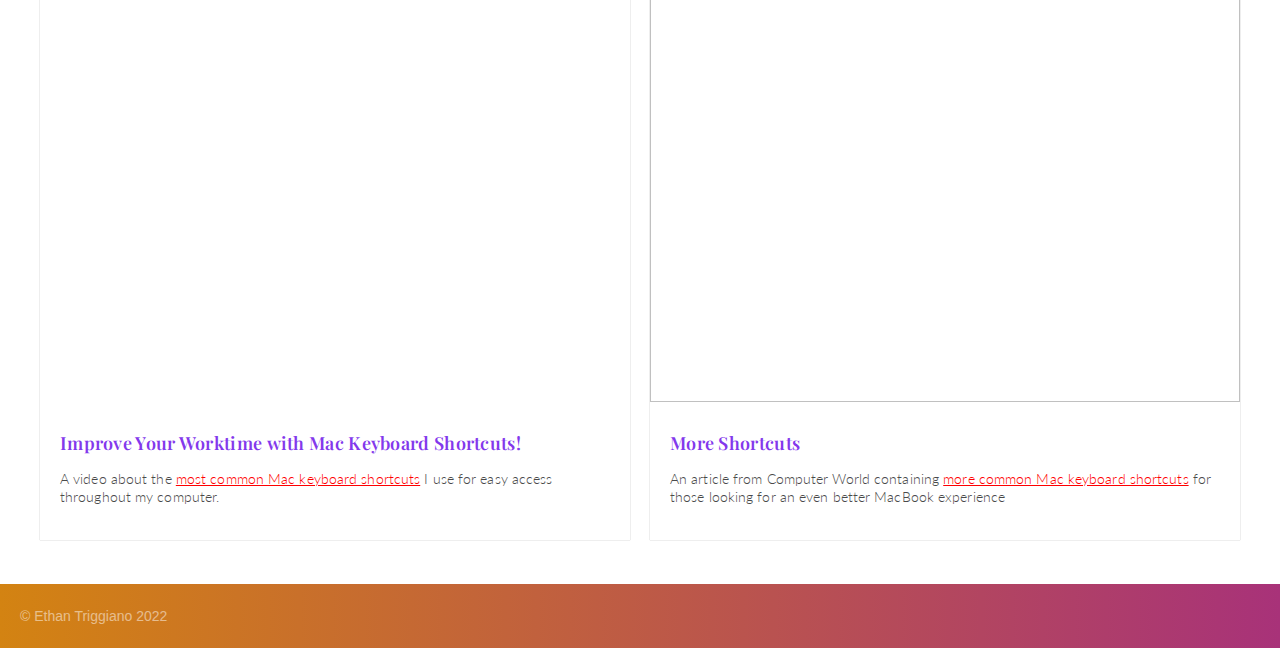
==== commit c49a0645: "Final Push" ====
--- a/index.html
+++ b/index.html
@@ -33,12 +33,12 @@
           <p class="description">Have you ever wanted to play a game on a console that you don't have? Did you <a href="https://medium.com/@ethantrig/giving-in-or-not-to-gaming-platform-exclusivity-e52a515ea50e">give in</a> and buy that console? Or did you try and do something about it.</p>
         </div>
         <div class="project">
-          <iframe width="100%" height="300" scrolling="no" frameborder="no" allow="autoplay" src="https://w.soundcloud.com/player/?url=https%3A//api.soundcloud.com/tracks/1378509403&color=%23ff5500&auto_play=false&hide_related=false&show_comments=true&show_user=true&show_reposts=false&show_teaser=true&visual=true"></iframe><div style="font-size: 10px; color: #cccccc;line-break: anywhere;word-break: normal;overflow: hidden;white-space: nowrap;text-overflow: ellipsis; font-family: Interstate,Lucida Grande,Lucida Sans Unicode,Lucida Sans,Garuda,Verdana,Tahoma,sans-serif;font-weight: 100;"><a href="https://soundcloud.com/david-moncada-9" title="David Moncada 9" target="_blank" style="color: #cccccc; text-decoration: none;">David Moncada 9</a> · <a href="https://soundcloud.com/david-moncada-9/a-dissection-of-the-digital-apology" title="A Dissection of the Digital Apology" target="_blank" style="color: #cccccc; text-decoration: none;">A Dissection of the Digital Apology</a></div>
+          <iframe width="100%" scrolling="no" frameborder="no" allow="autoplay" src="https://w.soundcloud.com/player/?url=https%3A//api.soundcloud.com/tracks/1378509403&color=%23ff5500&auto_play=false&hide_related=false&show_comments=true&show_user=true&show_reposts=false&show_teaser=true&visual=true"></iframe><div style="font-size: 10px; color: #cccccc;line-break: anywhere;word-break: normal;overflow: hidden;white-space: nowrap;text-overflow: ellipsis; font-family: Interstate,Lucida Grande,Lucida Sans Unicode,Lucida Sans,Garuda,Verdana,Tahoma,sans-serif;font-weight: 100;"><a href="https://soundcloud.com/david-moncada-9" title="David Moncada 9" target="_blank" style="color: #cccccc; text-decoration: none;">David Moncada 9</a> · <a href="https://soundcloud.com/david-moncada-9/a-dissection-of-the-digital-apology" title="A Dissection of the Digital Apology" target="_blank" style="color: #cccccc; text-decoration: none;">A Dissection of the Digital Apology</a></div>
           <h2>A Disection of the Digital Apology</h2>
           <p class="description">A podcast about <a href="https://soundcloud.com/david-moncada-9/a-dissection-of-the-digital-apology">public apologies on social media</a> and what to think of them.</p>
         </div>
         <div class="project">
-          <iframe width='100%' height="315" src="https://www.youtube.com/embed/PMxsb8eODzA" title="YouTube video player" frameborder="0" allow="accelerometer; autoplay; clipboard-write; encrypted-media; gyroscope; picture-in-picture" allowfullscreen></iframe>
+          <iframe width='100%' src="https://www.youtube.com/embed/PMxsb8eODzA" title="YouTube video player" frameborder="0" allow="accelerometer; autoplay; clipboard-write; encrypted-media; gyroscope; picture-in-picture" allowfullscreen></iframe>
           <h2>Improve Your Worktime with Mac Keyboard Shortcuts!</h2>
           <p class="description">A video about the <a href="https://www.youtube.com/watch?v=PMxsb8eODzA">most common Mac keyboard shortcuts</a> I use for easy access throughout my computer.</p>
         </div>
@@ -53,9 +53,9 @@
         <div>
           <p class="copyright">© Ethan Triggiano 2022</p>
             <ul class="icons">
-              <li><a href="https://twitter.com/VTenglish/" target="_blank"><i class="fab fa-twitter"></a></i></li>
-              <li><a href="https://www.instagram.com/vt.english/" target="_blank"><i class="fab fa-instagram"></i></a></li>
-              <li><a href="https://www.facebook.com/EnglishAtVT/" target="_blank"><i class="fab fa-facebook-f"></i></a></li>
+              <li><a href="https://twitter.com/ethantrig" target="_blank"><i class="fab fa-twitter"></a></i></li>
+              <li><a href="https://www.instagram.com/ethantrig50/" target="_blank"><i class="fab fa-instagram"></i></a></li>
+              <li><a href="https://www.facebook.com/profile.php?id=100011061556081" target="_blank"><i class="fab fa-facebook-f"></i></a></li>
           </ul>
         </div>
       </footer>
--- a/css/style.css
+++ b/css/style.css
@@ -52,7 +52,7 @@
   padding: 10px 20px 0 20px;
 }
 
-img {
+img, iframe {
   width: 100%;
   height: 50vh;
   object-fit: cover;
@@ -186,7 +186,7 @@
   .description {
     font-size: 18px;
   }
-  img {
+  img, iframe {
     height: 25vh;
   }
 }
